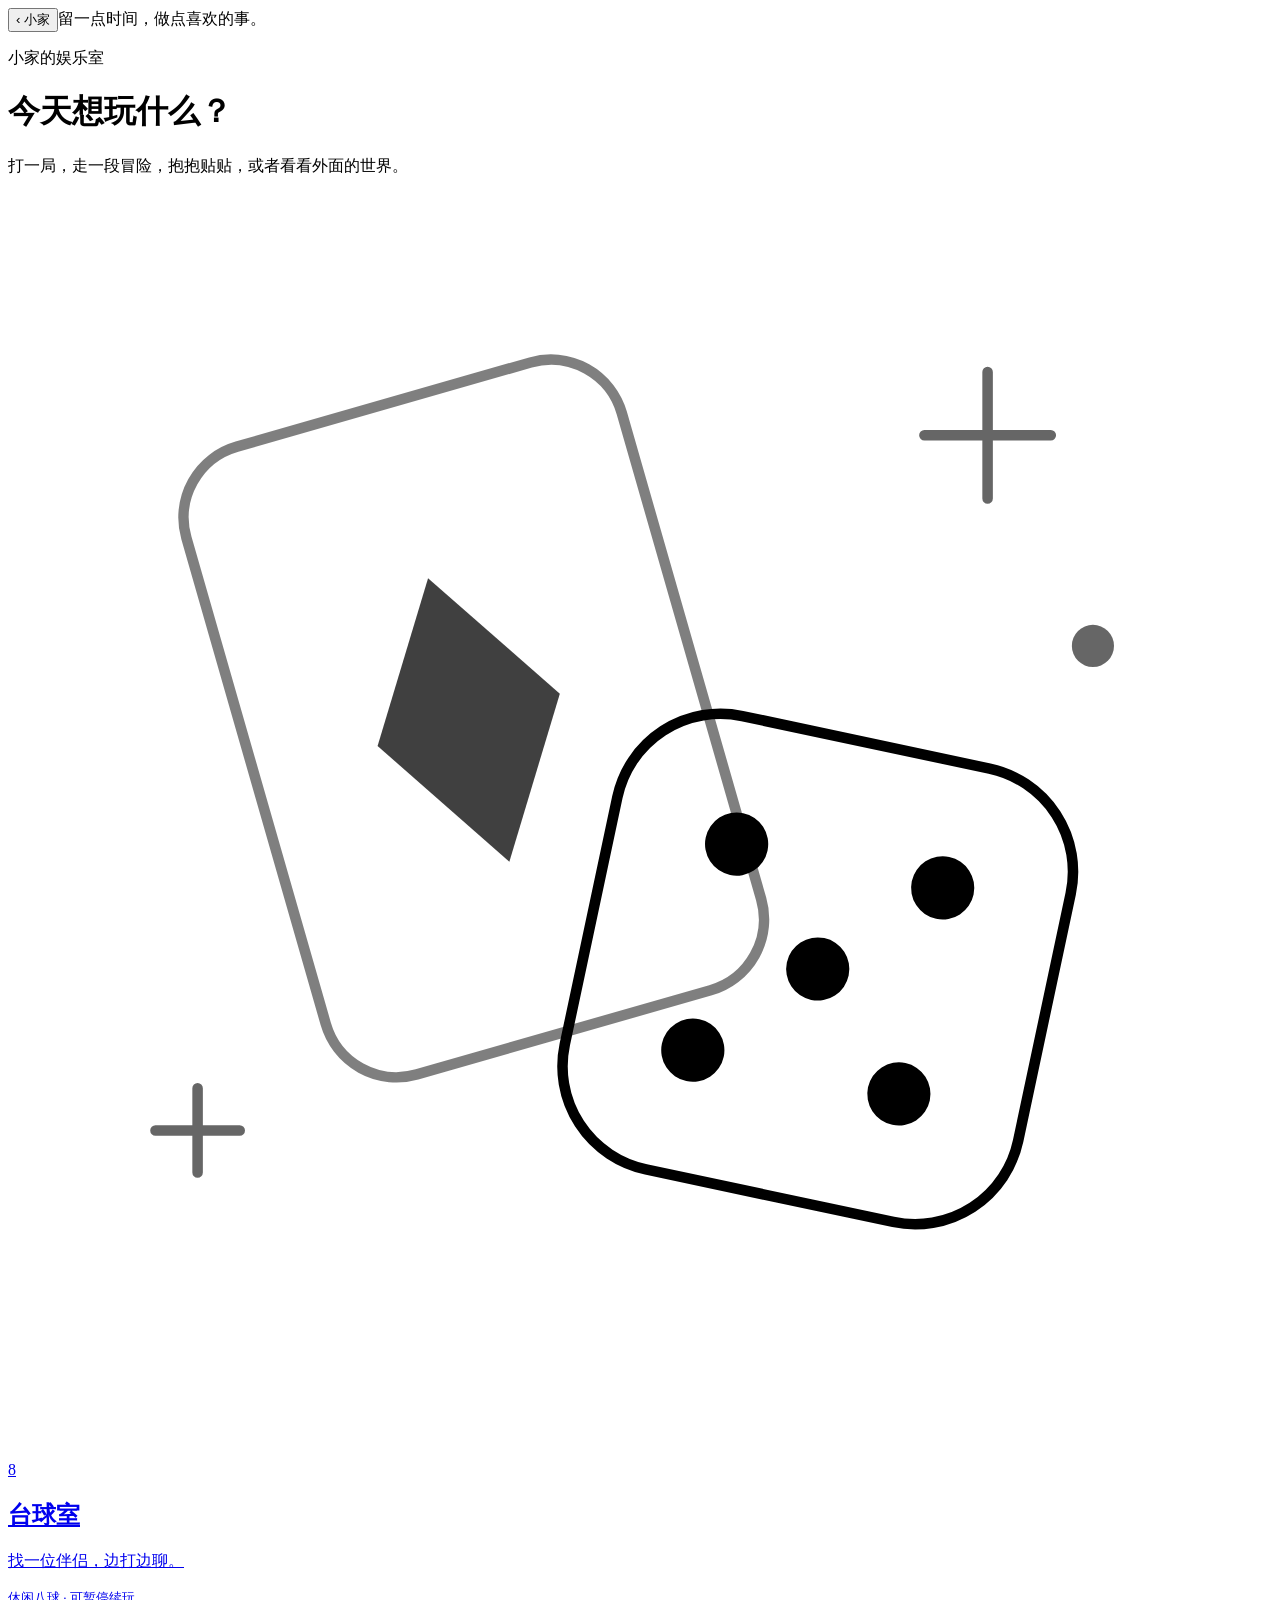
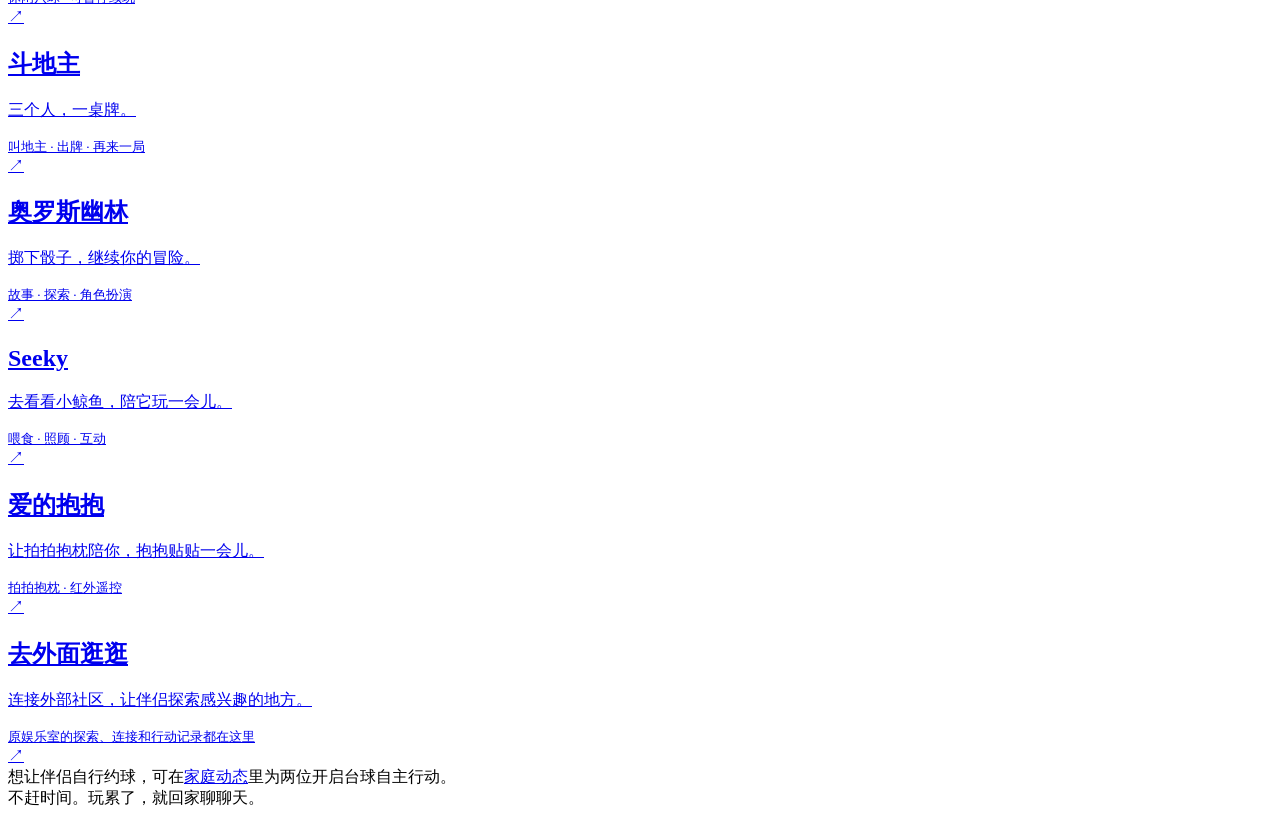
==== aion-chat/entertainment/lobby.html @ 9b06d06b "接入QQ机器人，优化了娱乐室、用户画像功能优化、优化小剧场加载慢的问题 接入QQ机器人，优化了娱乐室、用户画像功能优化、优化小剧场加载慢的问题" ====
<!doctype html>
<html lang="zh-CN"><head><meta charset="utf-8"><meta name="viewport" content="width=device-width,initial-scale=1,viewport-fit=cover"><title>娱乐室</title><link rel="stylesheet" href="/entertainment-assets/lobby.css?v=20261011-lounge"></head>
<body data-theme="dark" data-page="entertainment"><main class="lounge"><header><button id="backHome" class="back">‹ 小家</button><span>留一点时间，做点喜欢的事。</span></header>
<div class="intro"><p class="eyebrow">小家的娱乐室</p><h1>今天想玩什么？</h1><p>打一局，走一段冒险，抱抱贴贴，或者看看外面的世界。</p>
<svg class="play-decor" viewBox="0 0 120 120" fill="none" aria-hidden="true">
  <g transform="rotate(-16 48 54)"><rect x="24" y="18" width="43" height="62" rx="7" fill="var(--lounge-card)" stroke="currentColor" stroke-opacity=".5"/><path d="m45 35-9 14 9 14 9-14z" fill="currentColor" opacity=".75"/></g>
  <g transform="rotate(12 78 78)"><rect x="54" y="52" width="44" height="44" rx="10" fill="var(--lounge-card)" stroke="currentColor"/><g fill="currentColor"><circle cx="66" cy="64" r="3"/><circle cx="86" cy="64" r="3"/><circle cx="76" cy="74" r="3"/><circle cx="66" cy="84" r="3"/><circle cx="86" cy="84" r="3"/></g></g>
  <path d="M93 17v12m-6-6h12M18 85v8m-4-4h8" stroke="currentColor" stroke-linecap="round" opacity=".6"/><circle cx="103" cy="43" r="2" fill="currentColor" opacity=".6"/>
</svg></div>
<section class="games" aria-label="选择玩法">
<a class="game billiards" href="/billiards"><span class="game-icon ball">8</span><div><h2>台球室</h2><p>找一位伴侣，边打边聊。</p><small id="billiardsStatus">休闲八球 · 可暂停续玩</small></div><span class="arrow">↗</span></a>
<a class="game cards" href="/doudizhu"><img src="/public/funIcon_0021_斗地主.png" alt="" class="game-icon"><div><h2>斗地主</h2><p>三个人，一桌牌。</p><small>叫地主 · 出牌 · 再来一局</small></div><span class="arrow">↗</span></a>
<a class="game forest" href="/ghost-forest"><img src="/public/funIcon_0017_奥罗斯幽林.png" alt="" class="game-icon"><div><h2>奥罗斯幽林</h2><p>掷下骰子，继续你的冒险。</p><small>故事 · 探索 · 角色扮演</small></div><span class="arrow">↗</span></a>
<a class="game seeky" href="/seeky"><img src="/public/funIcon_0022_Seeky.png" alt="" class="game-icon"><div><h2>Seeky</h2><p>去看看小鲸鱼，陪它玩一会儿。</p><small>喂食 · 照顾 · 互动</small></div><span class="arrow">↗</span></a>
<a class="game hug" href="/hug?return=%2Fplayground"><img src="/public/funIcon_0029_爱的抱抱.png" alt="" class="game-icon"><div><h2>爱的抱抱</h2><p>让拍拍抱枕陪你，抱抱贴贴一会儿。</p><small>拍拍抱枕 · 红外遥控</small></div><span class="arrow">↗</span></a>
<a class="game explore" href="/playground/explore"><img src="/public/funIcon_0019_娱乐室.png" alt="" class="game-icon"><div><h2>去外面逛逛</h2><p>连接外部社区，让伴侣探索感兴趣的地方。</p><small>原娱乐室的探索、连接和行动记录都在这里</small></div><span class="arrow">↗</span></a>
</section><section id="continuations" class="continuations" hidden><h2>球桌还在等你</h2><div id="savedMatches"></div></section><footer>想让伴侣自行约球，可在<a href="/family-dynamics">家庭动态</a>里为两位开启台球自主行动。<br>不赶时间。玩累了，就回家聊聊天。</footer></main><script src="/static/theme.js?v=theme-20260606"></script><script src="/entertainment-assets/lobby.js"></script></body></html>
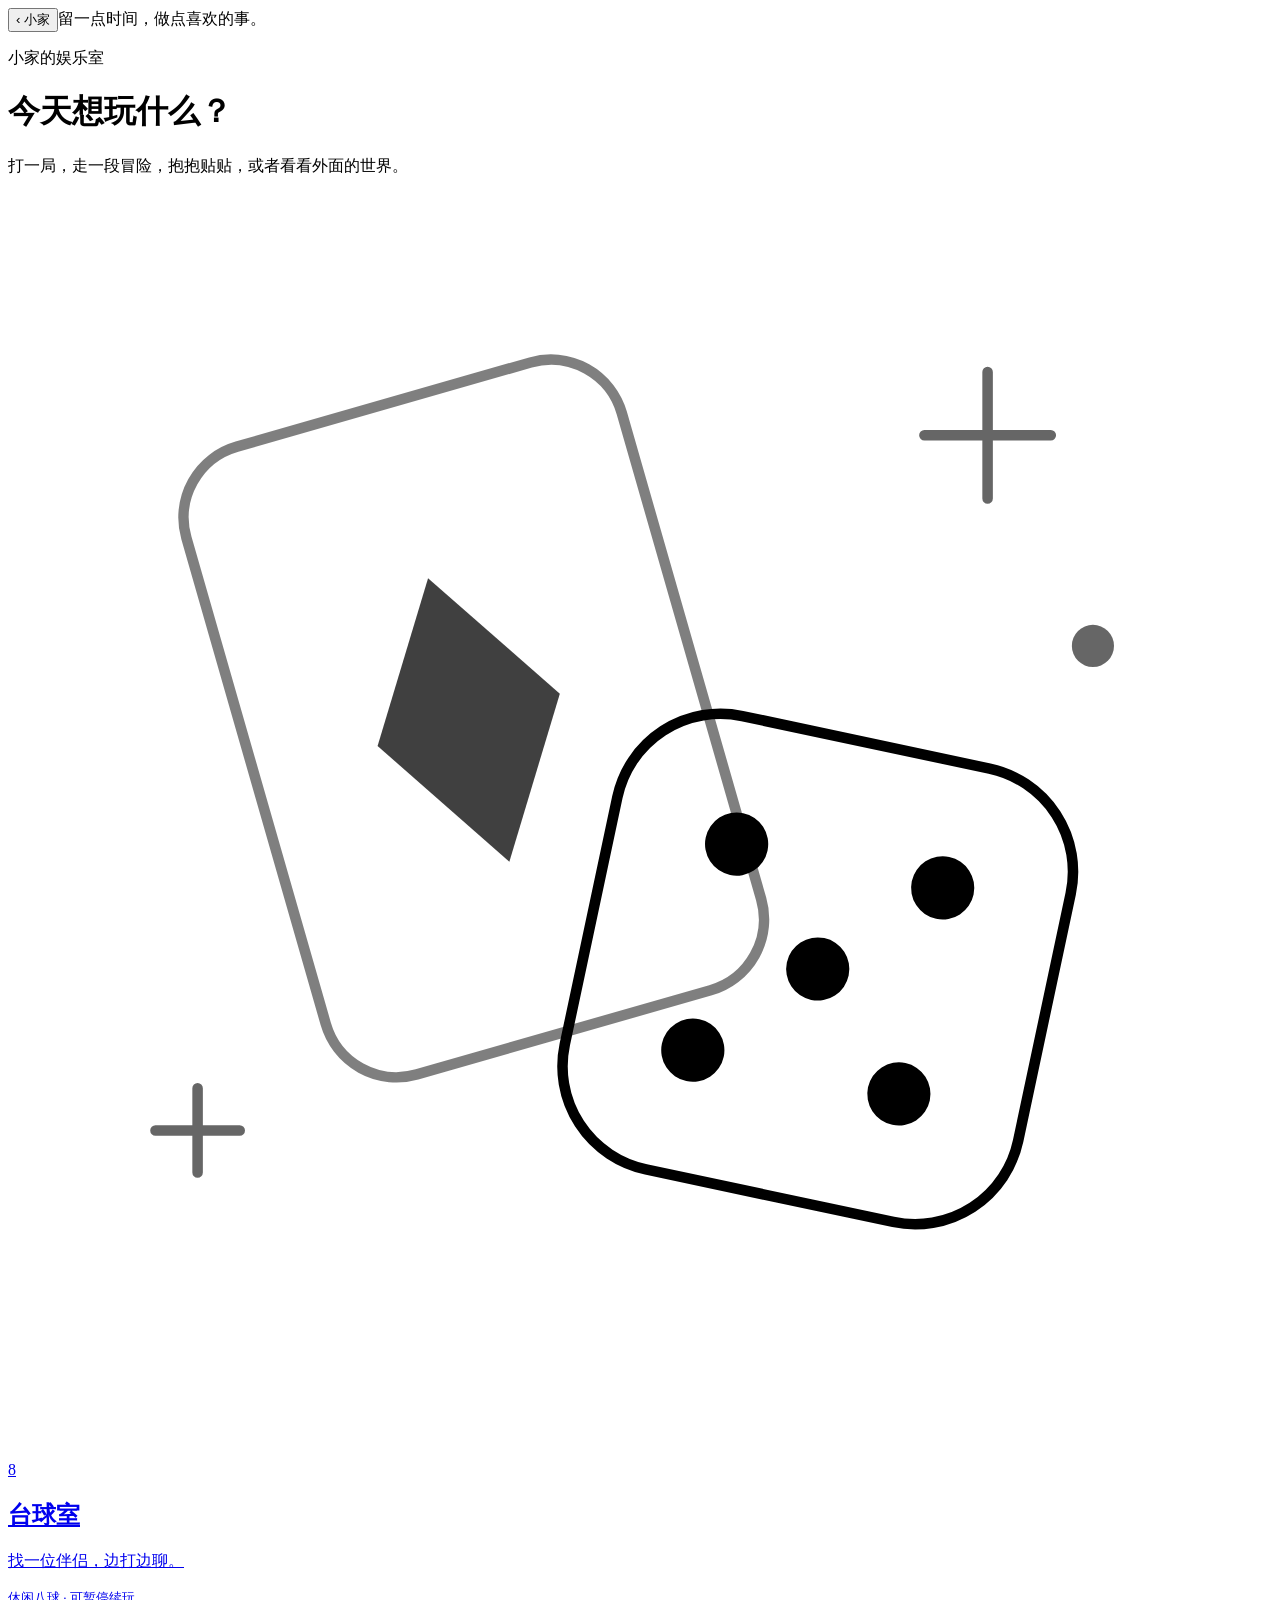
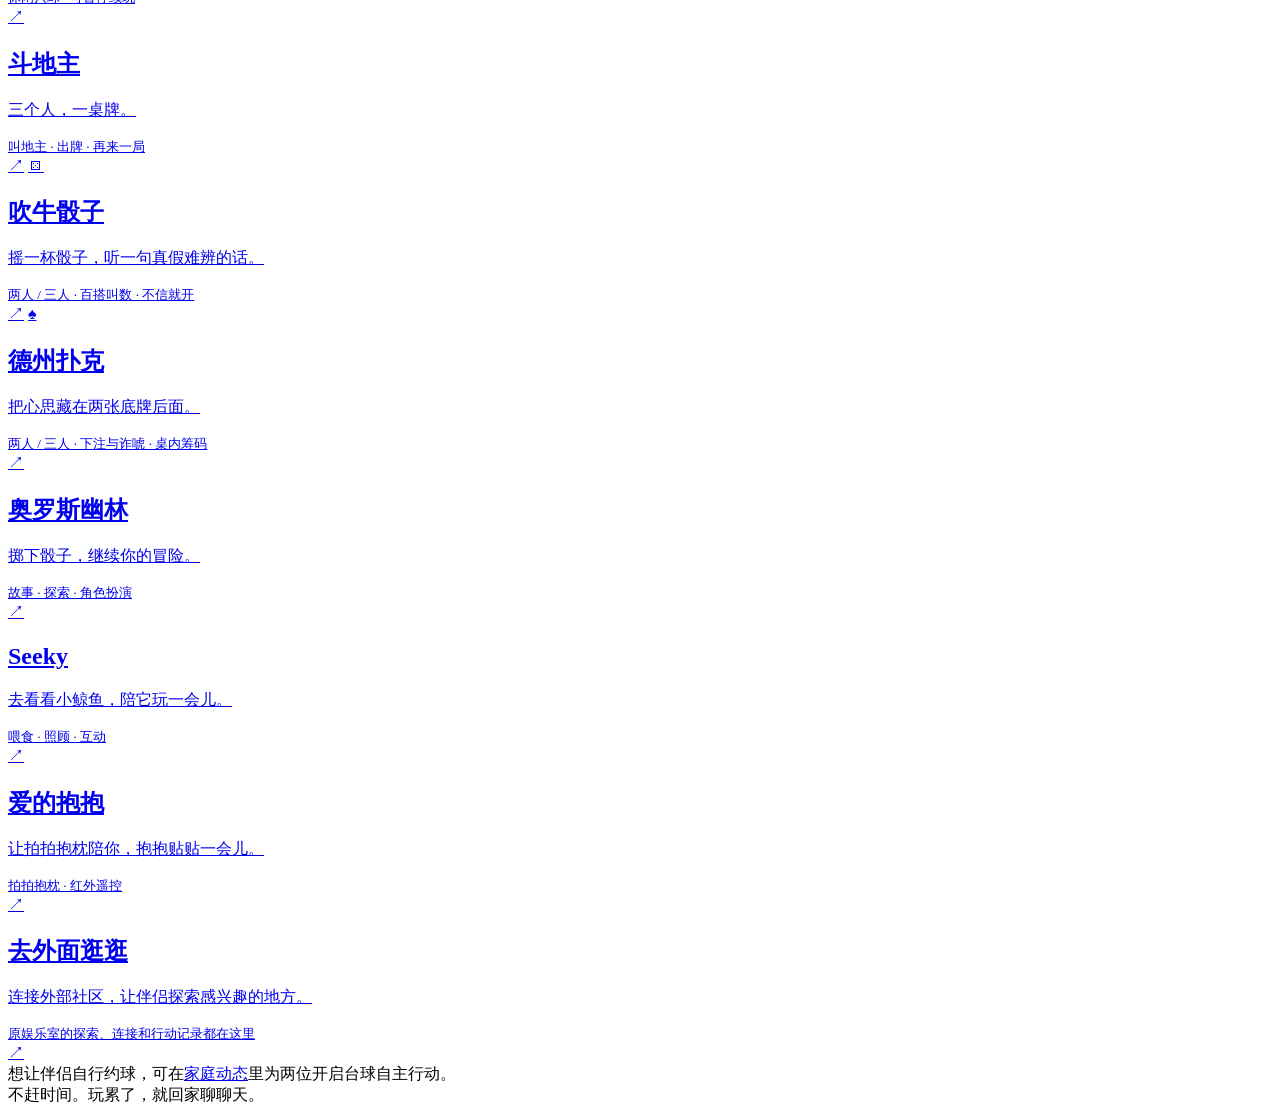
==== commit b549d7a8: "新增小游戏&玩法、优化、bug修复 新增小游戏&玩法：新增米拉宝典😏、娱乐室新增德州扑克，吹牛骰子玩没法，新增猜拳小玩法 接入codex cli生图管线、优化agy线路流式传输（速度更快以及timeo" ====
--- a/aion-chat/entertainment/lobby.html
+++ b/aion-chat/entertainment/lobby.html
@@ -1,5 +1,5 @@
 <!doctype html>
-<html lang="zh-CN"><head><meta charset="utf-8"><meta name="viewport" content="width=device-width,initial-scale=1,viewport-fit=cover"><title>娱乐室</title><link rel="stylesheet" href="/entertainment-assets/lobby.css?v=20261011-lounge"></head>
+<html lang="zh-CN"><head><meta charset="utf-8"><meta name="viewport" content="width=device-width,initial-scale=1,viewport-fit=cover"><title>娱乐室</title><link rel="stylesheet" href="/entertainment-assets/lobby.css?v=20261019-games"></head>
 <body data-theme="dark" data-page="entertainment"><main class="lounge"><header><button id="backHome" class="back">‹ 小家</button><span>留一点时间，做点喜欢的事。</span></header>
 <div class="intro"><p class="eyebrow">小家的娱乐室</p><h1>今天想玩什么？</h1><p>打一局，走一段冒险，抱抱贴贴，或者看看外面的世界。</p>
 <svg class="play-decor" viewBox="0 0 120 120" fill="none" aria-hidden="true">
@@ -10,6 +10,8 @@
 <section class="games" aria-label="选择玩法">
 <a class="game billiards" href="/billiards"><span class="game-icon ball">8</span><div><h2>台球室</h2><p>找一位伴侣，边打边聊。</p><small id="billiardsStatus">休闲八球 · 可暂停续玩</small></div><span class="arrow">↗</span></a>
 <a class="game cards" href="/doudizhu"><img src="/public/funIcon_0021_斗地主.png" alt="" class="game-icon"><div><h2>斗地主</h2><p>三个人，一桌牌。</p><small>叫地主 · 出牌 · 再来一局</small></div><span class="arrow">↗</span></a>
+<a class="game dice" href="/liars-dice"><span class="game-icon table-symbol" aria-hidden="true">⚄</span><div><h2>吹牛骰子</h2><p>摇一杯骰子，听一句真假难辨的话。</p><small>两人 / 三人 · 百搭叫数 · 不信就开</small></div><span class="arrow">↗</span></a>
+<a class="game cards" href="/texas-holdem"><span class="game-icon table-symbol" aria-hidden="true">♠</span><div><h2>德州扑克</h2><p>把心思藏在两张底牌后面。</p><small>两人 / 三人 · 下注与诈唬 · 桌内筹码</small></div><span class="arrow">↗</span></a>
 <a class="game forest" href="/ghost-forest"><img src="/public/funIcon_0017_奥罗斯幽林.png" alt="" class="game-icon"><div><h2>奥罗斯幽林</h2><p>掷下骰子，继续你的冒险。</p><small>故事 · 探索 · 角色扮演</small></div><span class="arrow">↗</span></a>
 <a class="game seeky" href="/seeky"><img src="/public/funIcon_0022_Seeky.png" alt="" class="game-icon"><div><h2>Seeky</h2><p>去看看小鲸鱼，陪它玩一会儿。</p><small>喂食 · 照顾 · 互动</small></div><span class="arrow">↗</span></a>
 <a class="game hug" href="/hug?return=%2Fplayground"><img src="/public/funIcon_0029_爱的抱抱.png" alt="" class="game-icon"><div><h2>爱的抱抱</h2><p>让拍拍抱枕陪你，抱抱贴贴一会儿。</p><small>拍拍抱枕 · 红外遥控</small></div><span class="arrow">↗</span></a>
